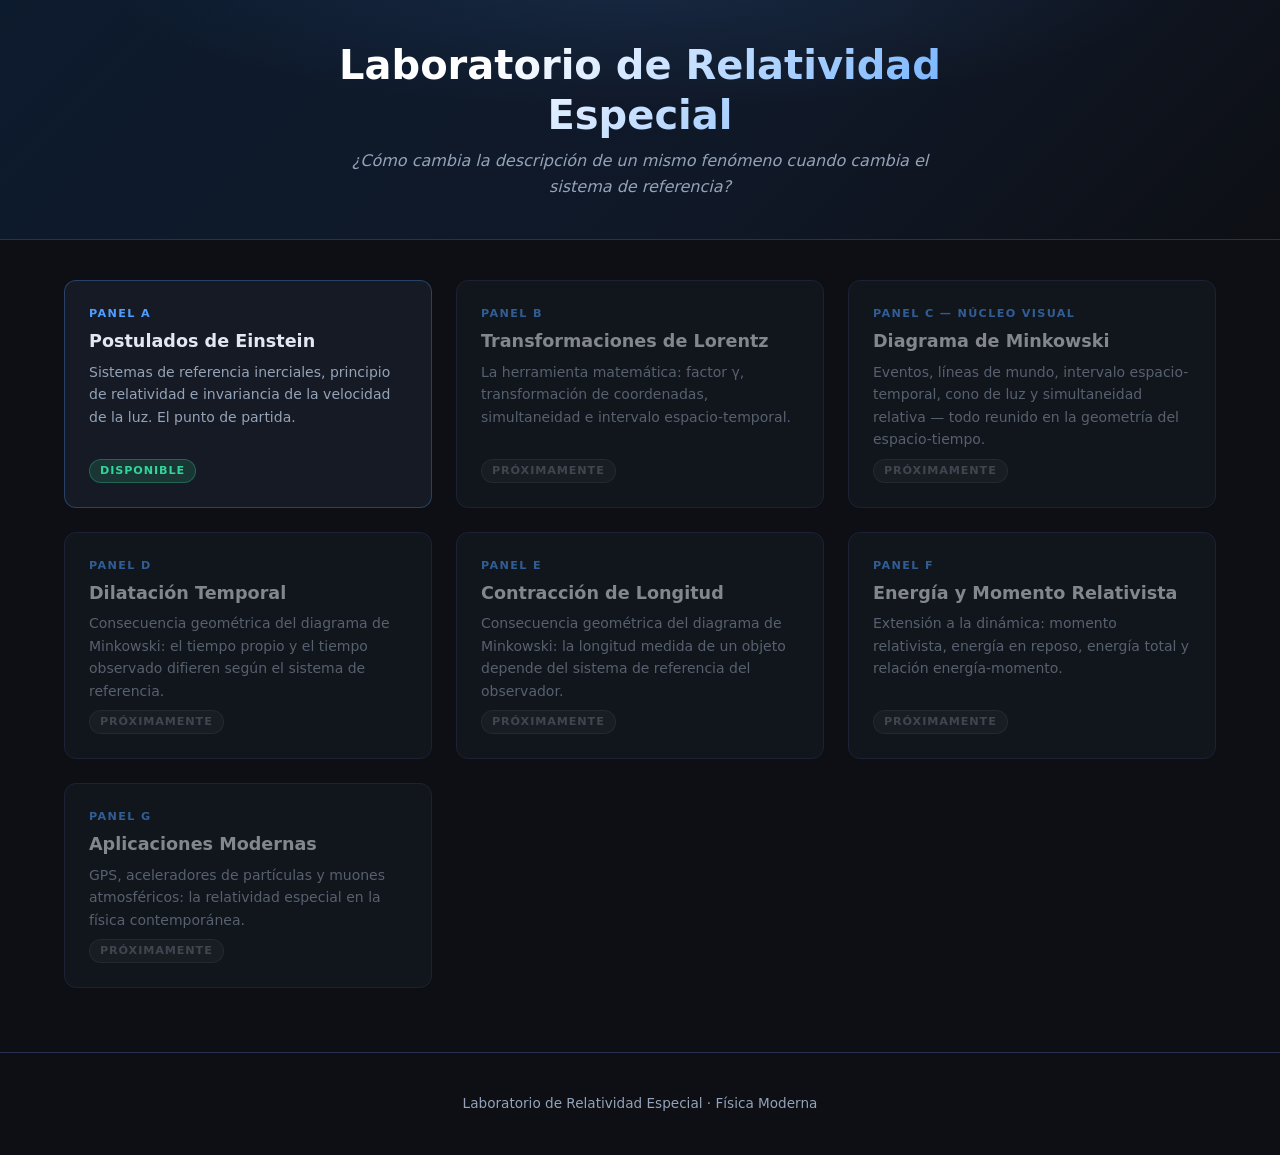
==== index.html @ 75feb06c "panel A" ====
<!DOCTYPE html>
<html lang="es">
<head>
  <meta charset="UTF-8" />
  <meta name="viewport" content="width=device-width, initial-scale=1.0" />
  <title>Laboratorio de Relatividad Especial</title>
  <link rel="stylesheet" href="css/main.css" />
  <link rel="stylesheet" href="css/layout.css" />
  <link rel="stylesheet" href="css/components.css" />
</head>
<body>

  <header class="site-header">
    <div class="header-inner">
      <h1 class="site-title">Laboratorio de Relatividad Especial</h1>
      <p class="site-subtitle">
        ¿Cómo cambia la descripción de un mismo fenómeno cuando cambia el sistema de referencia?
      </p>
    </div>
  </header>

  <main class="panel-grid">

    <a href="panels/panel-a.html" class="panel-card available">
      <div class="panel-label">Panel A</div>
      <h2 class="panel-title">Postulados de Einstein</h2>
      <p class="panel-desc">
        Sistemas de referencia inerciales, principio de relatividad e invariancia de la velocidad de la luz. El punto de partida.
      </p>
      <span class="panel-badge">Disponible</span>
    </a>

    <div class="panel-card soon">
      <div class="panel-label">Panel B</div>
      <h2 class="panel-title">Transformaciones de Lorentz</h2>
      <p class="panel-desc">
        La herramienta matemática: factor γ, transformación de coordenadas, simultaneidad e intervalo espacio-temporal.
      </p>
      <span class="panel-badge">Próximamente</span>
    </div>

    <div class="panel-card soon">
      <div class="panel-label">Panel C — Núcleo visual</div>
      <h2 class="panel-title">Diagrama de Minkowski</h2>
      <p class="panel-desc">
        Eventos, líneas de mundo, intervalo espacio-temporal, cono de luz y simultaneidad relativa — todo reunido en la geometría del espacio-tiempo.
      </p>
      <span class="panel-badge">Próximamente</span>
    </div>

    <div class="panel-card soon">
      <div class="panel-label">Panel D</div>
      <h2 class="panel-title">Dilatación Temporal</h2>
      <p class="panel-desc">
        Consecuencia geométrica del diagrama de Minkowski: el tiempo propio y el tiempo observado difieren según el sistema de referencia.
      </p>
      <span class="panel-badge">Próximamente</span>
    </div>

    <div class="panel-card soon">
      <div class="panel-label">Panel E</div>
      <h2 class="panel-title">Contracción de Longitud</h2>
      <p class="panel-desc">
        Consecuencia geométrica del diagrama de Minkowski: la longitud medida de un objeto depende del sistema de referencia del observador.
      </p>
      <span class="panel-badge">Próximamente</span>
    </div>

    <div class="panel-card soon">
      <div class="panel-label">Panel F</div>
      <h2 class="panel-title">Energía y Momento Relativista</h2>
      <p class="panel-desc">
        Extensión a la dinámica: momento relativista, energía en reposo, energía total y relación energía-momento.
      </p>
      <span class="panel-badge">Próximamente</span>
    </div>

    <div class="panel-card soon">
      <div class="panel-label">Panel G</div>
      <h2 class="panel-title">Aplicaciones Modernas</h2>
      <p class="panel-desc">
        GPS, aceleradores de partículas y muones atmosféricos: la relatividad especial en la física contemporánea.
      </p>
      <span class="panel-badge">Próximamente</span>
    </div>

  </main>


  <footer class="site-footer">
    <p>Laboratorio de Relatividad Especial · Física Moderna</p>
  </footer>

</body>
</html>
---- css/main.css ----
/* ============================================================
   main.css — Variables globales, reset y tipografía
   ============================================================ */

:root {
  /* Paleta principal */
  --color-bg:        #0d0f14;
  --color-surface:   #161a24;
  --color-surface-2: #1e2435;
  --color-border:    #2a3050;
  --color-accent:    #4f9eff;
  --color-accent-2:  #a78bfa;
  --color-success:   #34d399;
  --color-warn:      #fbbf24;
  --color-muted:     #6b7280;
  --color-text:      #e2e8f0;
  --color-text-dim:  #94a3b8;

  /* Tipografía */
  --font-sans: 'Segoe UI', system-ui, sans-serif;
  --font-mono: 'Consolas', 'Fira Mono', monospace;

  /* Espaciado */
  --space-xs: 0.25rem;
  --space-sm: 0.5rem;
  --space-md: 1rem;
  --space-lg: 1.5rem;
  --space-xl: 2.5rem;
  --space-2xl: 4rem;

  /* Bordes */
  --radius-sm: 6px;
  --radius-md: 12px;
  --radius-lg: 20px;

  /* Sombras */
  --shadow-card: 0 4px 24px rgba(0,0,0,0.4);
  --shadow-glow: 0 0 20px rgba(79,158,255,0.15);
}

/* ── Reset ──────────────────────────────────────────────── */
*, *::before, *::after {
  box-sizing: border-box;
  margin: 0;
  padding: 0;
}

html {
  font-size: 16px;
  scroll-behavior: smooth;
}

body {
  background-color: var(--color-bg);
  color: var(--color-text);
  font-family: var(--font-sans);
  line-height: 1.6;
  min-height: 100vh;
}

a {
  color: var(--color-accent);
  text-decoration: none;
}

a:hover {
  text-decoration: underline;
}

h1, h2, h3, h4 {
  line-height: 1.25;
  font-weight: 600;
}

p {
  color: var(--color-text-dim);
}

code, pre {
  font-family: var(--font-mono);
  font-size: 0.9em;
}

/* ── Scrollbar ──────────────────────────────────────────── */
::-webkit-scrollbar        { width: 6px; height: 6px; }
::-webkit-scrollbar-track  { background: var(--color-surface); }
::-webkit-scrollbar-thumb  { background: var(--color-border); border-radius: 3px; }
::-webkit-scrollbar-thumb:hover { background: var(--color-accent); }

/* ── Utilidades ─────────────────────────────────────────── */
.text-accent   { color: var(--color-accent); }
.text-dim      { color: var(--color-text-dim); }
.text-muted    { color: var(--color-muted); }
.text-success  { color: var(--color-success); }
.text-center   { text-align: center; }
.font-mono     { font-family: var(--font-mono); }

.mt-sm  { margin-top: var(--space-sm); }
.mt-md  { margin-top: var(--space-md); }
.mt-lg  { margin-top: var(--space-lg); }
.mt-xl  { margin-top: var(--space-xl); }

.mb-md  { margin-bottom: var(--space-md); }
.mb-lg  { margin-bottom: var(--space-lg); }
---- css/layout.css ----
/* ============================================================
   layout.css — Estructura de página: header, footer, grids
   ============================================================ */

/* ── Site Header ────────────────────────────────────────── */
.site-header {
  background: linear-gradient(135deg, #0d1b2e 0%, #101827 60%, #0d0f14 100%);
  border-bottom: 1px solid var(--color-border);
  padding: var(--space-xl) var(--space-lg);
  text-align: center;
  position: relative;
  overflow: hidden;
}

.site-header::before {
  content: '';
  position: absolute;
  inset: 0;
  background:
    radial-gradient(ellipse 60% 80% at 50% -10%, rgba(79,158,255,0.12) 0%, transparent 70%);
  pointer-events: none;
}

.header-inner {
  position: relative;
  max-width: 800px;
  margin: 0 auto;
}

.site-title {
  font-size: clamp(1.5rem, 4vw, 2.5rem);
  font-weight: 700;
  background: linear-gradient(135deg, #fff 30%, var(--color-accent) 100%);
  -webkit-background-clip: text;
  -webkit-text-fill-color: transparent;
  background-clip: text;
  margin-bottom: var(--space-sm);
}

.site-subtitle {
  font-size: 1rem;
  color: var(--color-text-dim);
  font-style: italic;
  max-width: 600px;
  margin: 0 auto;
}

/* ── Panel Grid (index) ─────────────────────────────────── */
.panel-grid {
  display: grid;
  grid-template-columns: repeat(auto-fill, minmax(300px, 1fr));
  gap: var(--space-lg);
  max-width: 1200px;
  margin: var(--space-xl) auto;
  padding: 0 var(--space-lg);
}

/* ── Panel Layout (inside a panel page) ─────────────────── */
.panel-page {
  max-width: 960px;
  margin: 0 auto;
  padding: var(--space-xl) var(--space-lg);
}

.panel-header {
  margin-bottom: var(--space-xl);
}

.panel-back-link {
  display: inline-flex;
  align-items: center;
  gap: var(--space-xs);
  color: var(--color-text-dim);
  font-size: 0.9rem;
  margin-bottom: var(--space-lg);
  transition: color 0.2s;
}

.panel-back-link:hover {
  color: var(--color-accent);
  text-decoration: none;
}

.panel-back-link::before {
  content: '←';
}

.panel-heading {
  display: flex;
  align-items: center;
  gap: var(--space-md);
  margin-bottom: var(--space-sm);
}

.panel-tag {
  font-size: 0.75rem;
  font-weight: 700;
  letter-spacing: 0.1em;
  text-transform: uppercase;
  color: var(--color-accent);
  background: rgba(79,158,255,0.1);
  border: 1px solid rgba(79,158,255,0.25);
  border-radius: var(--radius-sm);
  padding: 2px 10px;
  white-space: nowrap;
}

.panel-title-large {
  font-size: clamp(1.4rem, 3vw, 2rem);
  color: var(--color-text);
}

.panel-question {
  font-size: 1rem;
  color: var(--color-text-dim);
  border-left: 3px solid var(--color-accent);
  padding-left: var(--space-md);
  margin-top: var(--space-md);
  font-style: italic;
}

/* ── Two-column section ──────────────────────────────────── */
.two-col {
  display: grid;
  grid-template-columns: 1fr 1fr;
  gap: var(--space-lg);
  align-items: start;
}

@media (max-width: 640px) {
  .two-col { grid-template-columns: 1fr; }
}

/* ── Site Footer ─────────────────────────────────────────── */
.site-footer {
  text-align: center;
  padding: var(--space-xl) var(--space-lg);
  border-top: 1px solid var(--color-border);
  color: var(--color-muted);
  font-size: 0.85rem;
  margin-top: var(--space-2xl);
}
---- css/components.css ----
/* ============================================================
   components.css — Tarjetas, botones, badges, cajas de info
   ============================================================ */

/* ── Panel Cards (index page) ───────────────────────────── */
.panel-card {
  background: var(--color-surface);
  border: 1px solid var(--color-border);
  border-radius: var(--radius-md);
  padding: var(--space-lg);
  display: flex;
  flex-direction: column;
  gap: var(--space-sm);
  transition: border-color 0.25s, box-shadow 0.25s, transform 0.2s;
  position: relative;
  overflow: hidden;
}

.panel-card.available {
  border-color: rgba(79,158,255,0.3);
  cursor: pointer;
  color: inherit;
}

.panel-card.available:hover {
  border-color: var(--color-accent);
  box-shadow: var(--shadow-glow);
  transform: translateY(-2px);
  text-decoration: none;
}

.panel-card.soon {
  opacity: 0.55;
  cursor: default;
}

.panel-label {
  font-size: 0.7rem;
  font-weight: 700;
  letter-spacing: 0.12em;
  text-transform: uppercase;
  color: var(--color-accent);
}

.panel-card .panel-title {
  font-size: 1.1rem;
  color: var(--color-text);
  margin: 0;
}

.panel-card .panel-desc {
  font-size: 0.875rem;
  color: var(--color-text-dim);
  flex: 1;
}

.panel-badge {
  align-self: flex-start;
  font-size: 0.7rem;
  font-weight: 600;
  letter-spacing: 0.08em;
  text-transform: uppercase;
  border-radius: 100px;
  padding: 2px 10px;
}

.available .panel-badge {
  background: rgba(52,211,153,0.15);
  color: var(--color-success);
  border: 1px solid rgba(52,211,153,0.3);
}

.soon .panel-badge {
  background: rgba(107,114,128,0.15);
  color: var(--color-muted);
  border: 1px solid rgba(107,114,128,0.3);
}

/* ── Info Box ────────────────────────────────────────────── */
.info-box {
  background: var(--color-surface);
  border: 1px solid var(--color-border);
  border-radius: var(--radius-md);
  padding: var(--space-lg);
  margin-bottom: var(--space-lg);
}

.info-box h3 {
  font-size: 1rem;
  color: var(--color-text);
  margin-bottom: var(--space-sm);
}

.info-box p {
  font-size: 0.9rem;
}

.info-box.accent-left {
  border-left: 3px solid var(--color-accent);
}

.info-box.accent-purple {
  border-left: 3px solid var(--color-accent-2);
}

.info-box.accent-green {
  border-left: 3px solid var(--color-success);
}

/* ── Postulate Cards ─────────────────────────────────────── */
.postulate-card {
  background: var(--color-surface);
  border: 1px solid var(--color-border);
  border-radius: var(--radius-md);
  padding: var(--space-lg);
  position: relative;
  overflow: hidden;
}

.postulate-card::before {
  content: '';
  position: absolute;
  top: 0; left: 0;
  width: 100%; height: 3px;
}

.postulate-card.p1::before { background: var(--color-accent); }
.postulate-card.p2::before { background: var(--color-accent-2); }

.postulate-number {
  font-size: 0.7rem;
  font-weight: 700;
  letter-spacing: 0.1em;
  text-transform: uppercase;
  margin-bottom: var(--space-sm);
}

.p1 .postulate-number { color: var(--color-accent); }
.p2 .postulate-number { color: var(--color-accent-2); }

.postulate-card h3 {
  font-size: 1.05rem;
  color: var(--color-text);
  margin-bottom: var(--space-sm);
}

.postulate-card p {
  font-size: 0.9rem;
}

/* ── Consequence Tag ─────────────────────────────────────── */
.consequence {
  display: inline-flex;
  align-items: center;
  gap: var(--space-xs);
  font-size: 0.8rem;
  color: var(--color-warn);
  background: rgba(251,191,36,0.08);
  border: 1px solid rgba(251,191,36,0.2);
  border-radius: var(--radius-sm);
  padding: 3px 10px;
  margin-top: var(--space-sm);
}

/* ── Canvas wrapper ──────────────────────────────────────── */
.canvas-wrapper {
  background: var(--color-surface);
  border: 1px solid var(--color-border);
  border-radius: var(--radius-md);
  overflow: hidden;
  position: relative;
}

.canvas-wrapper canvas {
  display: block;
  width: 100%;
  height: auto;
}

.canvas-title {
  font-size: 0.75rem;
  font-weight: 600;
  letter-spacing: 0.08em;
  text-transform: uppercase;
  color: var(--color-text-dim);
  padding: var(--space-sm) var(--space-md);
  border-bottom: 1px solid var(--color-border);
}

/* ── Controls ────────────────────────────────────────────── */
.controls-bar {
  display: flex;
  align-items: center;
  gap: var(--space-md);
  padding: var(--space-md);
  background: var(--color-surface-2);
  border-top: 1px solid var(--color-border);
  flex-wrap: wrap;
}

.btn {
  display: inline-flex;
  align-items: center;
  gap: var(--space-xs);
  padding: 6px 16px;
  border-radius: var(--radius-sm);
  font-size: 0.85rem;
  font-weight: 600;
  cursor: pointer;
  border: 1px solid transparent;
  transition: all 0.2s;
  background: none;
  color: var(--color-text);
}

.btn-primary {
  background: var(--color-accent);
  color: #fff;
  border-color: var(--color-accent);
}

.btn-primary:hover {
  background: #3b8de0;
  border-color: #3b8de0;
}

.btn-secondary {
  background: var(--color-surface-2);
  border-color: var(--color-border);
  color: var(--color-text-dim);
}

.btn-secondary:hover {
  border-color: var(--color-accent);
  color: var(--color-accent);
}

.btn-icon {
  font-size: 1rem;
  line-height: 1;
}

/* ── Value readout ───────────────────────────────────────── */
.readout {
  font-family: var(--font-mono);
  font-size: 0.85rem;
  color: var(--color-accent);
  background: rgba(79,158,255,0.08);
  border: 1px solid rgba(79,158,255,0.2);
  border-radius: var(--radius-sm);
  padding: 3px 10px;
}

/* ── Divider ─────────────────────────────────────────────── */
.divider {
  border: none;
  border-top: 1px solid var(--color-border);
  margin: var(--space-xl) 0;
}

/* ── Section Heading ─────────────────────────────────────── */
.section-heading {
  font-size: 1.1rem;
  color: var(--color-text);
  margin-bottom: var(--space-md);
  padding-bottom: var(--space-sm);
  border-bottom: 1px solid var(--color-border);
}

/* ── Formula display ─────────────────────────────────────── */
.formula-box {
  background: var(--color-surface-2);
  border: 1px solid var(--color-border);
  border-radius: var(--radius-sm);
  padding: var(--space-md) var(--space-lg);
  font-family: var(--font-mono);
  font-size: 0.95rem;
  color: var(--color-text);
  text-align: center;
  letter-spacing: 0.04em;
}

.formula-box .formula-label {
  font-size: 0.7rem;
  color: var(--color-muted);
  letter-spacing: 0.1em;
  text-transform: uppercase;
  margin-bottom: var(--space-xs);
}
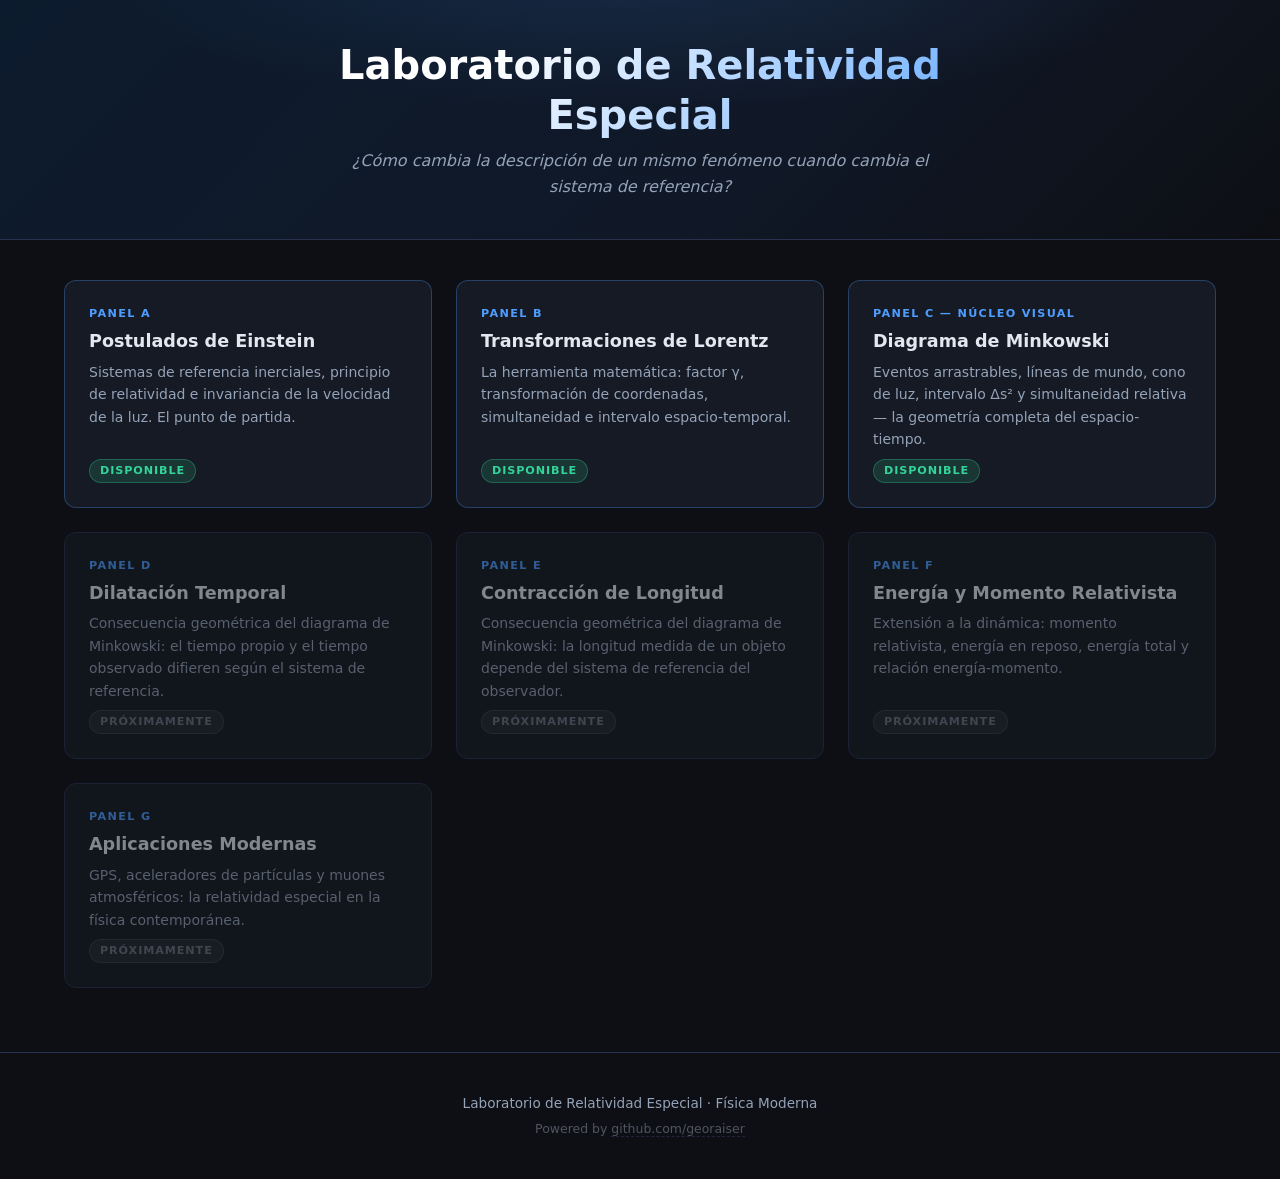
==== commit 76002b4b: "Panel A-B-C" ====
--- a/index.html
+++ b/index.html
@@ -30,23 +30,23 @@
       <span class="panel-badge">Disponible</span>
     </a>
 
-    <div class="panel-card soon">
+    <a href="panels/panel-b.html" class="panel-card available">
       <div class="panel-label">Panel B</div>
       <h2 class="panel-title">Transformaciones de Lorentz</h2>
       <p class="panel-desc">
         La herramienta matemática: factor γ, transformación de coordenadas, simultaneidad e intervalo espacio-temporal.
       </p>
-      <span class="panel-badge">Próximamente</span>
-    </div>
+      <span class="panel-badge">Disponible</span>
+    </a>
 
-    <div class="panel-card soon">
+    <a href="panels/panel-c.html" class="panel-card available">
       <div class="panel-label">Panel C — Núcleo visual</div>
       <h2 class="panel-title">Diagrama de Minkowski</h2>
       <p class="panel-desc">
-        Eventos, líneas de mundo, intervalo espacio-temporal, cono de luz y simultaneidad relativa — todo reunido en la geometría del espacio-tiempo.
+        Eventos arrastrables, líneas de mundo, cono de luz, intervalo Δs² y simultaneidad relativa — la geometría completa del espacio-tiempo.
       </p>
-      <span class="panel-badge">Próximamente</span>
-    </div>
+      <span class="panel-badge">Disponible</span>
+    </a>
 
     <div class="panel-card soon">
       <div class="panel-label">Panel D</div>
@@ -89,6 +89,7 @@
 
   <footer class="site-footer">
     <p>Laboratorio de Relatividad Especial · Física Moderna</p>
+    <p class="footer-credit">Powered by <a href="https://github.com/georaiser/" target="_blank" rel="noopener">github.com/georaiser</a></p>
   </footer>
 
 </body>
--- a/css/layout.css
+++ b/css/layout.css
@@ -140,3 +140,23 @@
   font-size: 0.85rem;
   margin-top: var(--space-2xl);
 }
+
+.footer-credit {
+  margin-top: var(--space-xs);
+  font-size: 0.78rem;
+  color: var(--color-muted);
+  opacity: 0.7;
+}
+
+.footer-credit a {
+  color: var(--color-muted);
+  text-decoration: none;
+  border-bottom: 1px dashed var(--color-border);
+  transition: color 0.2s, border-color 0.2s;
+}
+
+.footer-credit a:hover {
+  color: var(--color-accent);
+  border-color: var(--color-accent);
+  text-decoration: none;
+}
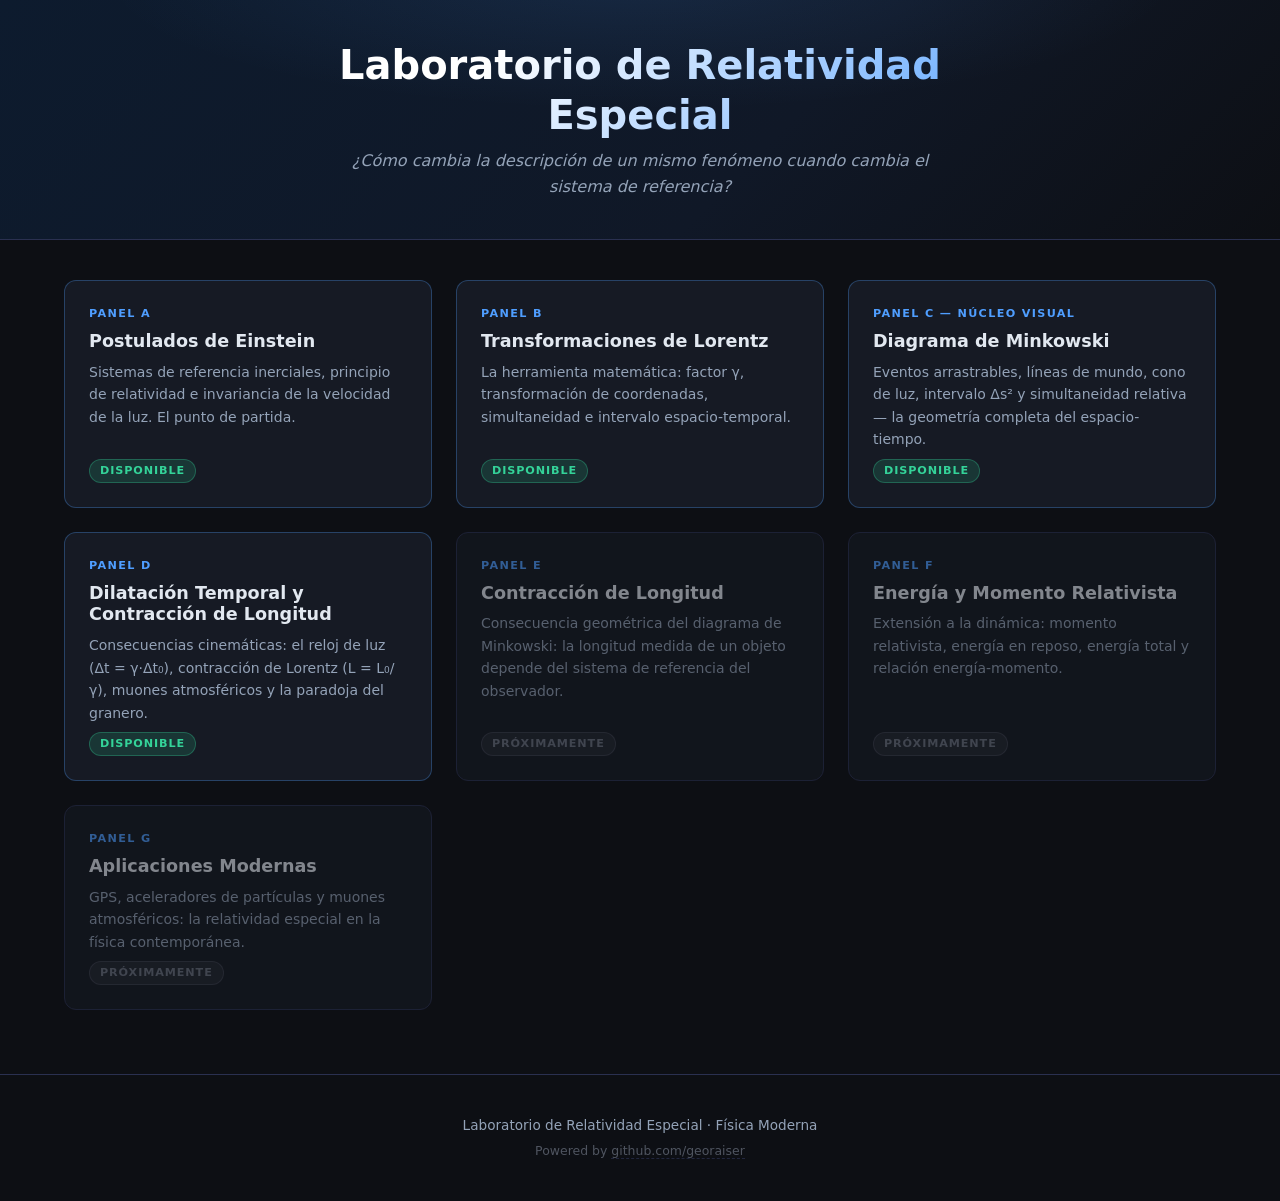
==== commit 78d7e245: "Panel D" ====
--- a/index.html
+++ b/index.html
@@ -48,14 +48,14 @@
       <span class="panel-badge">Disponible</span>
     </a>
 
-    <div class="panel-card soon">
+    <a href="panels/panel-d.html" class="panel-card available">
       <div class="panel-label">Panel D</div>
-      <h2 class="panel-title">Dilatación Temporal</h2>
+      <h2 class="panel-title">Dilatación Temporal y Contracción de Longitud</h2>
       <p class="panel-desc">
-        Consecuencia geométrica del diagrama de Minkowski: el tiempo propio y el tiempo observado difieren según el sistema de referencia.
+        Consecuencias cinemáticas: el reloj de luz (Δt = γ·Δt₀), contracción de Lorentz (L = L₀/γ), muones atmosféricos y la paradoja del granero.
       </p>
-      <span class="panel-badge">Próximamente</span>
-    </div>
+      <span class="panel-badge">Disponible</span>
+    </a>
 
     <div class="panel-card soon">
       <div class="panel-label">Panel E</div>
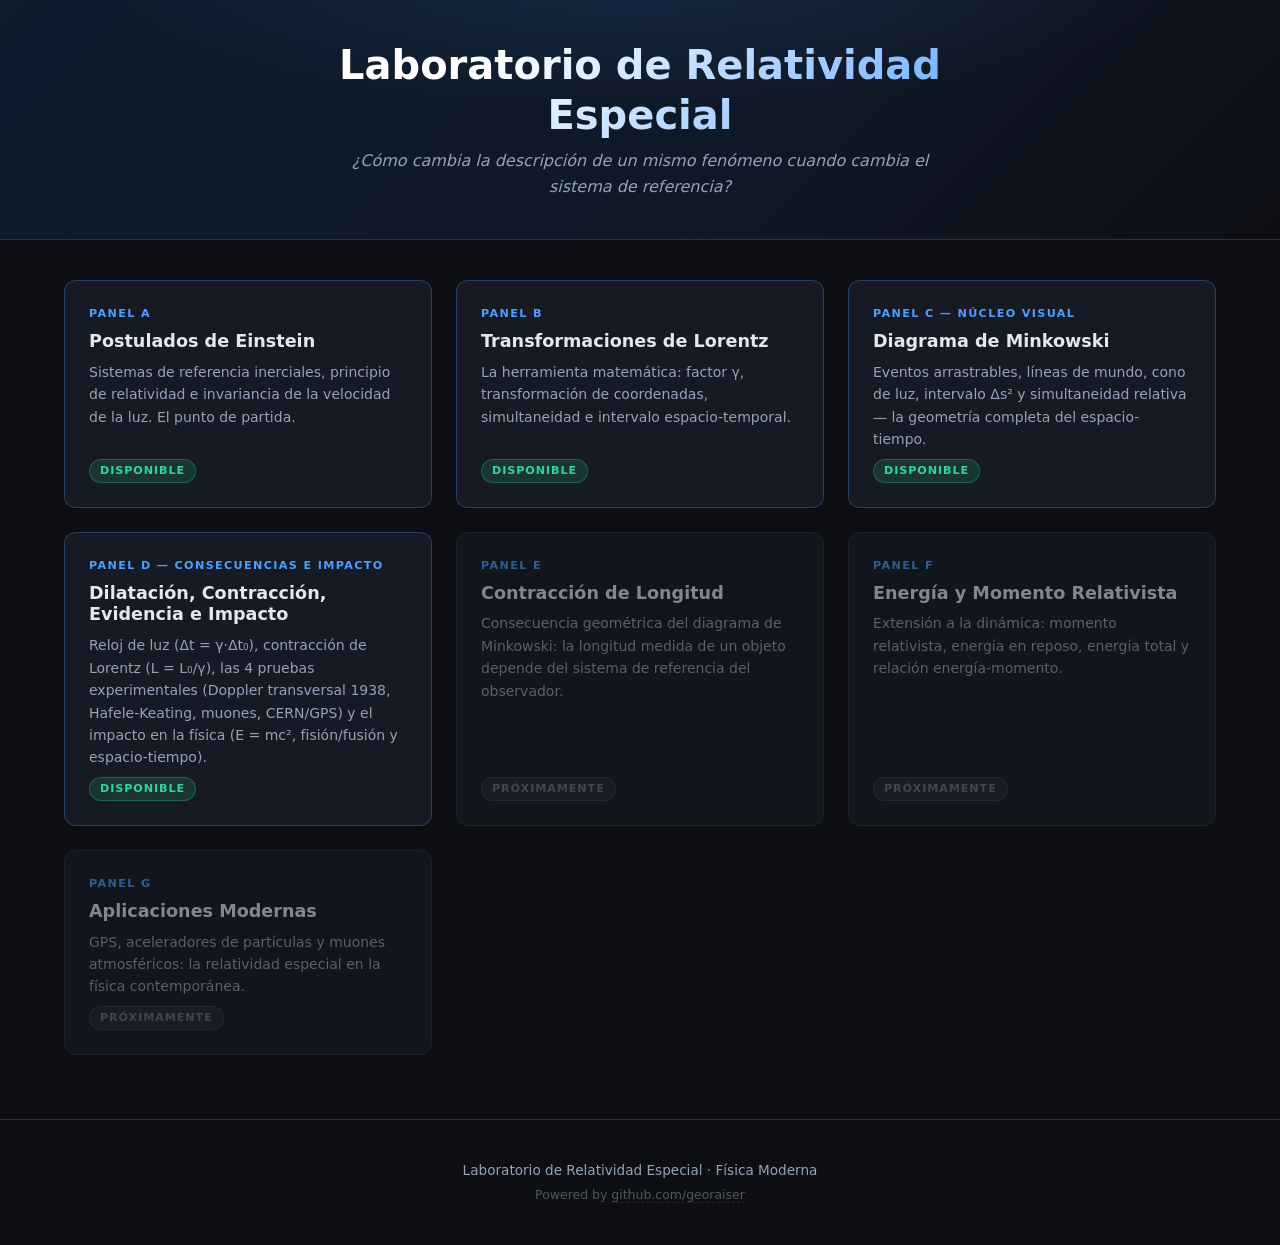
==== commit b75997f5: "cambios textos" ====
--- a/index.html
+++ b/index.html
@@ -49,10 +49,10 @@
     </a>
 
     <a href="panels/panel-d.html" class="panel-card available">
-      <div class="panel-label">Panel D</div>
-      <h2 class="panel-title">Dilatación Temporal y Contracción de Longitud</h2>
+      <div class="panel-label">Panel D — Consecuencias e Impacto</div>
+      <h2 class="panel-title">Dilatación, Contracción, Evidencia e Impacto</h2>
       <p class="panel-desc">
-        Consecuencias cinemáticas: el reloj de luz (Δt = γ·Δt₀), contracción de Lorentz (L = L₀/γ), muones atmosféricos y la paradoja del granero.
+        Reloj de luz (Δt = γ·Δt₀), contracción de Lorentz (L = L₀/γ), las 4 pruebas experimentales (Doppler transversal 1938, Hafele-Keating, muones, CERN/GPS) y el impacto en la física (E = mc², fisión/fusión y espacio-tiempo).
       </p>
       <span class="panel-badge">Disponible</span>
     </a>
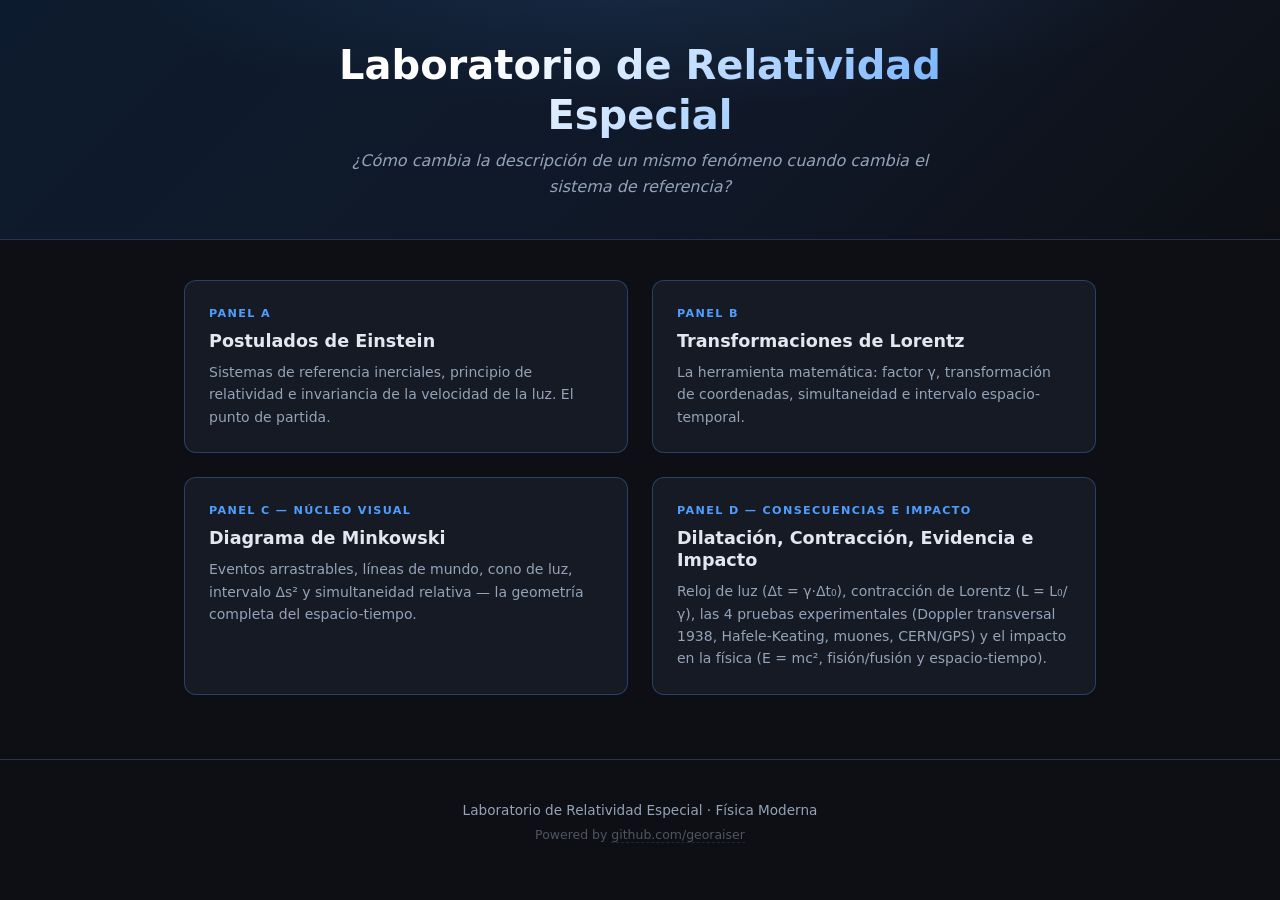
==== commit cdb32f6f: "update panel D" ====
--- a/index.html
+++ b/index.html
@@ -27,7 +27,6 @@
       <p class="panel-desc">
         Sistemas de referencia inerciales, principio de relatividad e invariancia de la velocidad de la luz. El punto de partida.
       </p>
-      <span class="panel-badge">Disponible</span>
     </a>
 
     <a href="panels/panel-b.html" class="panel-card available">
@@ -36,7 +35,6 @@
       <p class="panel-desc">
         La herramienta matemática: factor γ, transformación de coordenadas, simultaneidad e intervalo espacio-temporal.
       </p>
-      <span class="panel-badge">Disponible</span>
     </a>
 
     <a href="panels/panel-c.html" class="panel-card available">
@@ -45,7 +43,6 @@
       <p class="panel-desc">
         Eventos arrastrables, líneas de mundo, cono de luz, intervalo Δs² y simultaneidad relativa — la geometría completa del espacio-tiempo.
       </p>
-      <span class="panel-badge">Disponible</span>
     </a>
 
     <a href="panels/panel-d.html" class="panel-card available">
@@ -54,35 +51,7 @@
       <p class="panel-desc">
         Reloj de luz (Δt = γ·Δt₀), contracción de Lorentz (L = L₀/γ), las 4 pruebas experimentales (Doppler transversal 1938, Hafele-Keating, muones, CERN/GPS) y el impacto en la física (E = mc², fisión/fusión y espacio-tiempo).
       </p>
-      <span class="panel-badge">Disponible</span>
     </a>
-
-    <div class="panel-card soon">
-      <div class="panel-label">Panel E</div>
-      <h2 class="panel-title">Contracción de Longitud</h2>
-      <p class="panel-desc">
-        Consecuencia geométrica del diagrama de Minkowski: la longitud medida de un objeto depende del sistema de referencia del observador.
-      </p>
-      <span class="panel-badge">Próximamente</span>
-    </div>
-
-    <div class="panel-card soon">
-      <div class="panel-label">Panel F</div>
-      <h2 class="panel-title">Energía y Momento Relativista</h2>
-      <p class="panel-desc">
-        Extensión a la dinámica: momento relativista, energía en reposo, energía total y relación energía-momento.
-      </p>
-      <span class="panel-badge">Próximamente</span>
-    </div>
-
-    <div class="panel-card soon">
-      <div class="panel-label">Panel G</div>
-      <h2 class="panel-title">Aplicaciones Modernas</h2>
-      <p class="panel-desc">
-        GPS, aceleradores de partículas y muones atmosféricos: la relatividad especial en la física contemporánea.
-      </p>
-      <span class="panel-badge">Próximamente</span>
-    </div>
 
   </main>
 
--- a/css/layout.css
+++ b/css/layout.css
@@ -45,14 +45,20 @@
   margin: 0 auto;
 }
 
-/* ── Panel Grid (index) ─────────────────────────────────── */
+/* ── Panel Grid (index: 2 x 2) ──────────────────────────── */
 .panel-grid {
   display: grid;
-  grid-template-columns: repeat(auto-fill, minmax(300px, 1fr));
+  grid-template-columns: repeat(2, 1fr);
   gap: var(--space-lg);
-  max-width: 1200px;
+  max-width: 960px;
   margin: var(--space-xl) auto;
   padding: 0 var(--space-lg);
+}
+
+@media (max-width: 640px) {
+  .panel-grid {
+    grid-template-columns: 1fr;
+  }
 }
 
 /* ── Panel Layout (inside a panel page) ─────────────────── */
